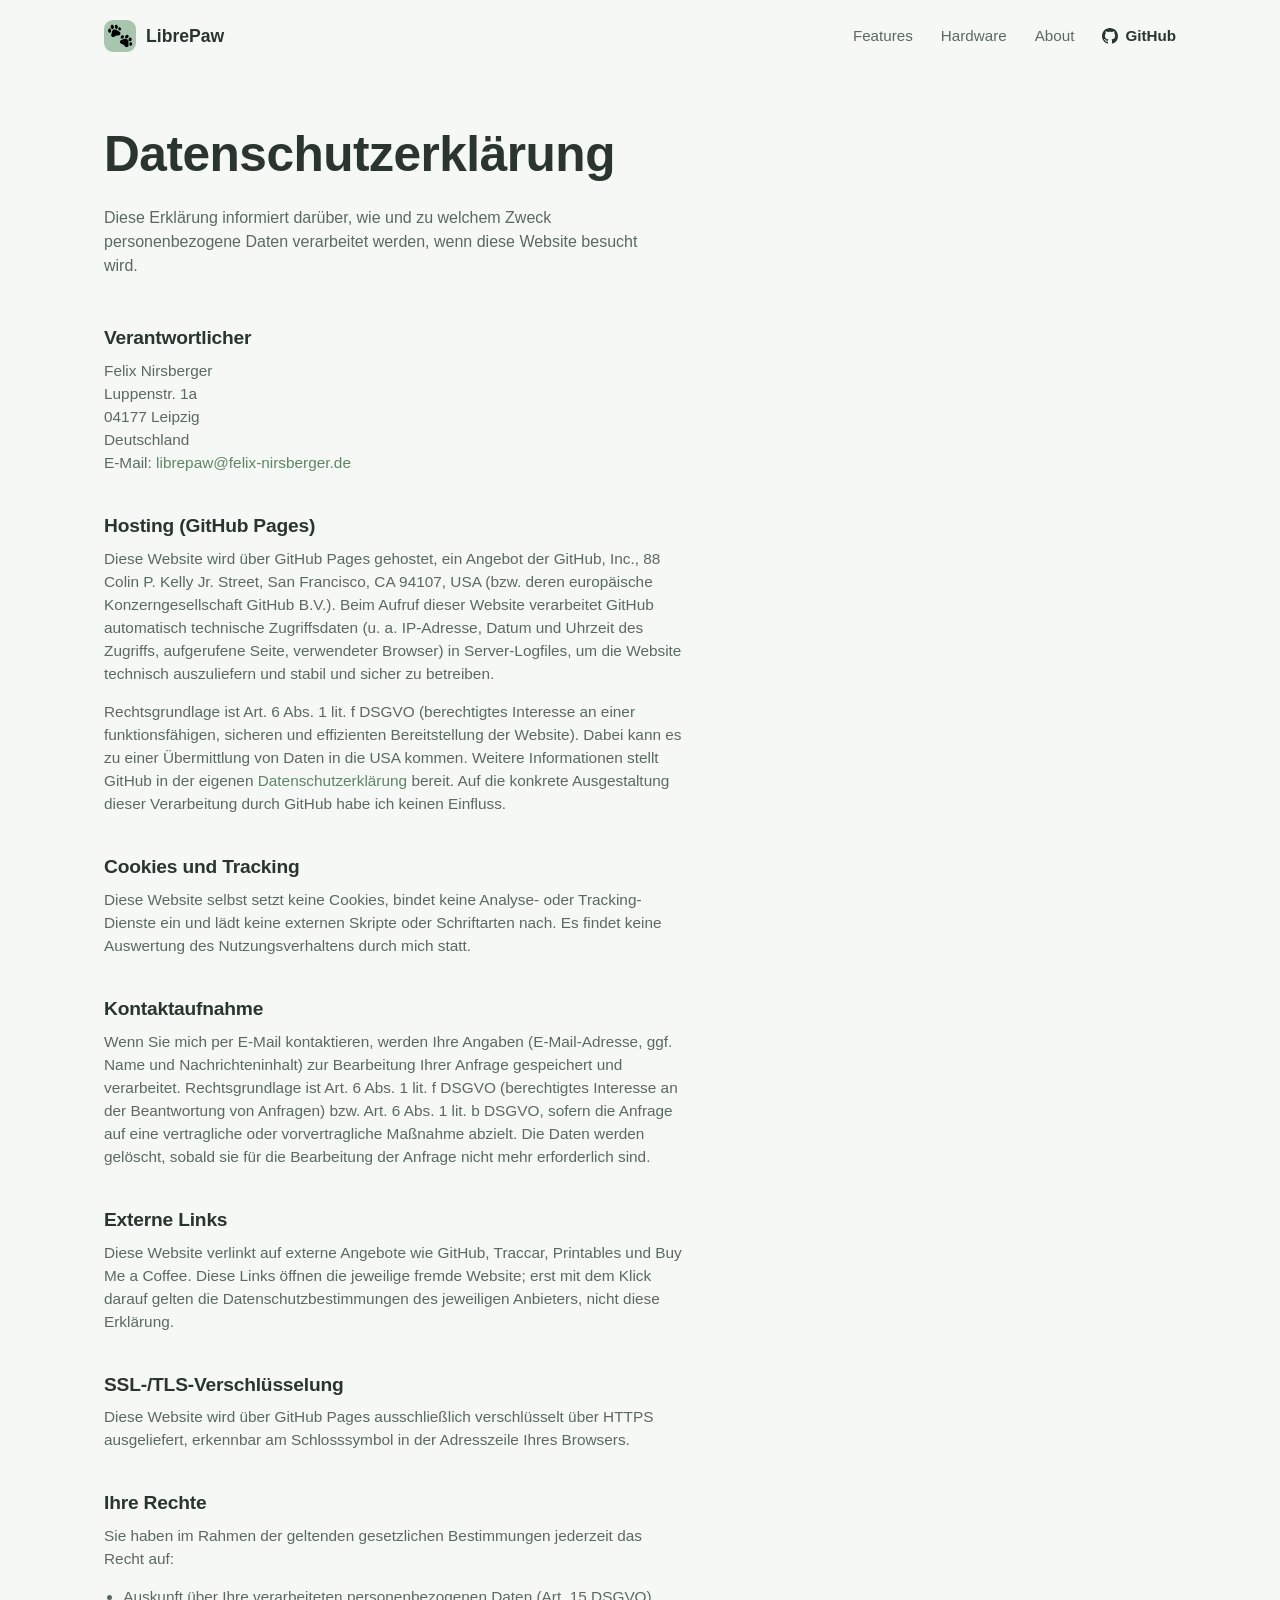
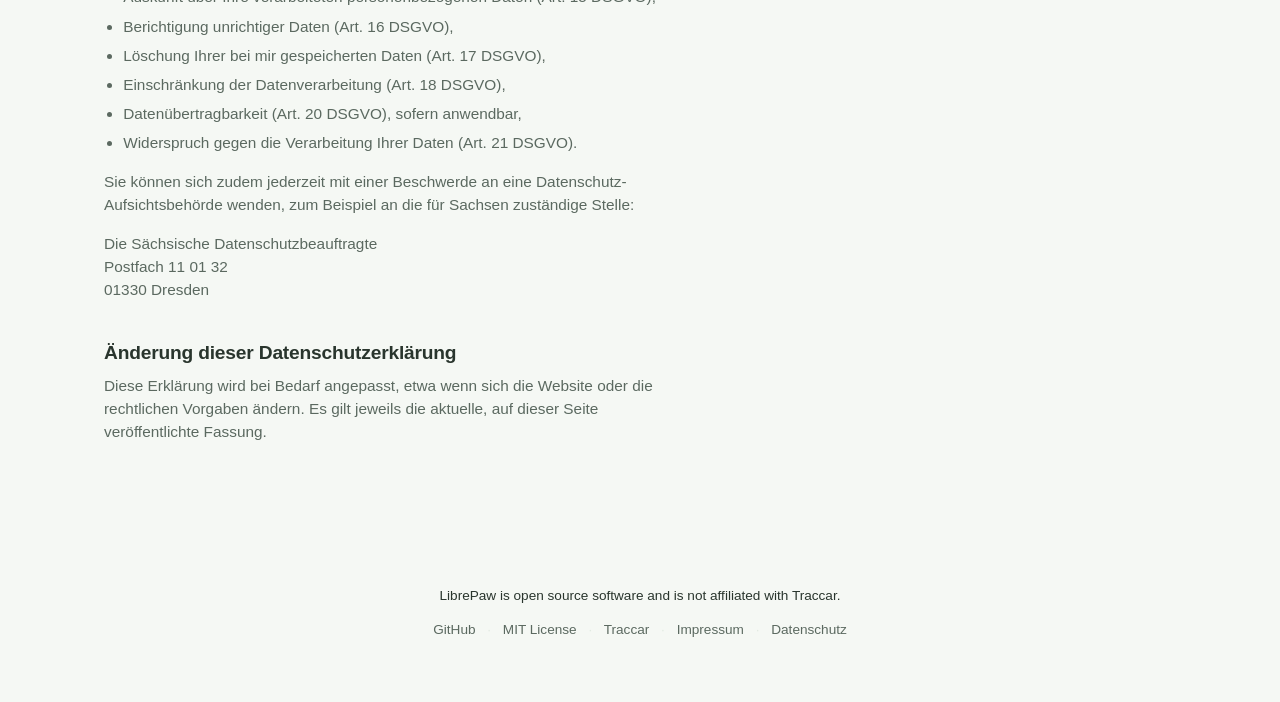
==== datenschutz.html @ 49f519e8 "Add LibrePaw marketing website One-page static site plus Impressum and Datenschutzerklärung pages, r" ====
<!DOCTYPE html>
<html lang="de">
<head>
<meta charset="UTF-8">
<meta name="viewport" content="width=device-width, initial-scale=1.0">
<title>Datenschutzerklärung – LibrePaw</title>
<meta name="robots" content="noindex">
<link rel="icon" href="assets/app-icon.png">
<link rel="stylesheet" href="styles.css">
</head>
<body>

<header class="site-header">
  <div class="wrap header-inner">
    <a href="index.html" class="brand">
      <img src="assets/app-icon.png" alt="" class="brand-mark">
      <span>LibrePaw</span>
    </a>
    <nav class="main-nav">
      <a href="index.html#features">Features</a>
      <a href="index.html#hardware">Hardware</a>
      <a href="index.html#about">About</a>
      <a href="https://github.com/alkor200/LibrePaw" class="nav-github">
        <svg viewBox="0 0 16 16" width="16" height="16" aria-hidden="true"><path fill="currentColor" d="M8 0C3.58 0 0 3.58 0 8c0 3.54 2.29 6.53 5.47 7.59.4.07.55-.17.55-.38 0-.19-.01-.82-.01-1.49-2.01.37-2.53-.49-2.69-.94-.09-.23-.48-.94-.82-1.13-.28-.15-.68-.52-.01-.53.63-.01 1.08.58 1.23.82.72 1.21 1.87.87 2.33.66.07-.52.28-.87.51-1.07-1.78-.2-3.64-.89-3.64-3.95 0-.87.31-1.59.82-2.15-.08-.2-.36-1.02.08-2.12 0 0 .67-.21 2.2.82.64-.18 1.32-.27 2-.27.68 0 1.36.09 2 .27 1.53-1.04 2.2-.82 2.2-.82.44 1.1.16 1.92.08 2.12.51.56.82 1.27.82 2.15 0 3.07-1.87 3.75-3.65 3.95.29.25.54.73.54 1.48 0 1.07-.01 1.93-.01 2.2 0 .21.15.46.55.38A8.01 8.01 0 0 0 16 8c0-4.42-3.58-8-8-8Z"/></svg>
        GitHub
      </a>
    </nav>
  </div>
</header>

<main>
  <section class="legal">
    <div class="wrap">
      <h1>Datenschutzerklärung</h1>
      <p class="legal-intro">
        Diese Erklärung informiert darüber, wie und zu welchem Zweck
        personenbezogene Daten verarbeitet werden, wenn diese Website
        besucht wird.
      </p>

      <div class="legal-section">
        <h2>Verantwortlicher</h2>
        <address>
          Felix Nirsberger<br>
          Luppenstr. 1a<br>
          04177 Leipzig<br>
          Deutschland<br>
          E-Mail: <a href="mailto:librepaw@felix-nirsberger.de">librepaw@felix-nirsberger.de</a>
        </address>
      </div>

      <div class="legal-section">
        <h2>Hosting (GitHub Pages)</h2>
        <p>
          Diese Website wird über GitHub Pages gehostet, ein Angebot der
          GitHub, Inc., 88 Colin P. Kelly Jr. Street, San Francisco, CA
          94107, USA (bzw. deren europäische Konzerngesellschaft GitHub
          B.V.). Beim Aufruf dieser Website verarbeitet GitHub automatisch
          technische Zugriffsdaten (u. a. IP-Adresse, Datum und Uhrzeit des
          Zugriffs, aufgerufene Seite, verwendeter Browser) in
          Server-Logfiles, um die Website technisch auszuliefern und
          stabil und sicher zu betreiben.
        </p>
        <p>
          Rechtsgrundlage ist Art. 6 Abs. 1 lit. f DSGVO (berechtigtes
          Interesse an einer funktionsfähigen, sicheren und effizienten
          Bereitstellung der Website). Dabei kann es zu einer Übermittlung
          von Daten in die USA kommen. Weitere Informationen stellt GitHub
          in der eigenen
          <a href="https://docs.github.com/site-policy/privacy-policies/github-general-privacy-statement">Datenschutzerklärung</a>
          bereit. Auf die konkrete Ausgestaltung dieser Verarbeitung durch
          GitHub habe ich keinen Einfluss.
        </p>
      </div>

      <div class="legal-section">
        <h2>Cookies und Tracking</h2>
        <p>
          Diese Website selbst setzt keine Cookies, bindet keine
          Analyse- oder Tracking-Dienste ein und lädt keine externen
          Skripte oder Schriftarten nach. Es findet keine Auswertung des
          Nutzungsverhaltens durch mich statt.
        </p>
      </div>

      <div class="legal-section">
        <h2>Kontaktaufnahme</h2>
        <p>
          Wenn Sie mich per E-Mail kontaktieren, werden Ihre Angaben
          (E-Mail-Adresse, ggf. Name und Nachrichteninhalt) zur Bearbeitung
          Ihrer Anfrage gespeichert und verarbeitet. Rechtsgrundlage ist
          Art. 6 Abs. 1 lit. f DSGVO (berechtigtes Interesse an der
          Beantwortung von Anfragen) bzw. Art. 6 Abs. 1 lit. b DSGVO, sofern
          die Anfrage auf eine vertragliche oder vorvertragliche Maßnahme
          abzielt. Die Daten werden gelöscht, sobald sie für die
          Bearbeitung der Anfrage nicht mehr erforderlich sind.
        </p>
      </div>

      <div class="legal-section">
        <h2>Externe Links</h2>
        <p>
          Diese Website verlinkt auf externe Angebote wie GitHub, Traccar,
          Printables und Buy Me a Coffee. Diese Links öffnen die jeweilige
          fremde Website; erst mit dem Klick darauf gelten die
          Datenschutzbestimmungen des jeweiligen Anbieters, nicht diese
          Erklärung.
        </p>
      </div>

      <div class="legal-section">
        <h2>SSL-/TLS-Verschlüsselung</h2>
        <p>
          Diese Website wird über GitHub Pages ausschließlich verschlüsselt
          über HTTPS ausgeliefert, erkennbar am Schlosssymbol in der
          Adresszeile Ihres Browsers.
        </p>
      </div>

      <div class="legal-section">
        <h2>Ihre Rechte</h2>
        <p>Sie haben im Rahmen der geltenden gesetzlichen Bestimmungen jederzeit das Recht auf:</p>
        <ul>
          <li>Auskunft über Ihre verarbeiteten personenbezogenen Daten (Art. 15 DSGVO),</li>
          <li>Berichtigung unrichtiger Daten (Art. 16 DSGVO),</li>
          <li>Löschung Ihrer bei mir gespeicherten Daten (Art. 17 DSGVO),</li>
          <li>Einschränkung der Datenverarbeitung (Art. 18 DSGVO),</li>
          <li>Datenübertragbarkeit (Art. 20 DSGVO), sofern anwendbar,</li>
          <li>Widerspruch gegen die Verarbeitung Ihrer Daten (Art. 21 DSGVO).</li>
        </ul>
        <p>
          Sie können sich zudem jederzeit mit einer Beschwerde an eine
          Datenschutz-Aufsichtsbehörde wenden, zum Beispiel an die für
          Sachsen zuständige Stelle:
        </p>
        <address>
          Die Sächsische Datenschutzbeauftragte<br>
          Postfach 11 01 32<br>
          01330 Dresden
        </address>
      </div>

      <div class="legal-section">
        <h2>Änderung dieser Datenschutzerklärung</h2>
        <p>
          Diese Erklärung wird bei Bedarf angepasst, etwa wenn sich die
          Website oder die rechtlichen Vorgaben ändern. Es gilt jeweils die
          aktuelle, auf dieser Seite veröffentlichte Fassung.
        </p>
      </div>
    </div>
  </section>
</main>

<footer class="site-footer">
  <div class="wrap footer-inner">
    <p>LibrePaw is open source software and is not affiliated with Traccar.</p>
    <p class="footer-links">
      <a href="https://github.com/alkor200/LibrePaw">GitHub</a>
      <span aria-hidden="true">&middot;</span>
      <a href="https://github.com/alkor200/LibrePaw/blob/main/LICENSE">MIT License</a>
      <span aria-hidden="true">&middot;</span>
      <a href="https://www.traccar.org/">Traccar</a>
      <span aria-hidden="true">&middot;</span>
      <a href="impressum.html">Impressum</a>
      <span aria-hidden="true">&middot;</span>
      <a href="datenschutz.html">Datenschutz</a>
    </p>
  </div>
</footer>

</body>
</html>
---- styles.css ----
:root {
  --bg: #F5F8F4;
  --surface: #FFFFFF;
  --primary: #A8C5AE;
  --primary-dark: #5E8468;
  --text: #29352D;
  --text-secondary: #5B6960;
  --border: #E2EAE2;
  --radius-lg: 28px;
  --radius-md: 18px;
  --radius-pill: 999px;
  --shadow: 0 16px 40px -20px rgba(41, 53, 45, 0.28);
  --max-width: 1120px;
}

* { box-sizing: border-box; }

html { scroll-behavior: smooth; }

html, body { overflow-x: hidden; max-width: 100%; }

body {
  margin: 0;
  background: var(--bg);
  color: var(--text);
  font-family: -apple-system, BlinkMacSystemFont, "SF Pro Text", "Segoe UI", Roboto, Helvetica, Arial, sans-serif;
  line-height: 1.5;
  -webkit-font-smoothing: antialiased;
}

a {
  color: var(--primary-dark);
  text-decoration: none;
}
a:hover { text-decoration: underline; }

.wrap {
  max-width: var(--max-width);
  margin: 0 auto;
  padding-left: 24px;
  padding-right: 24px;
}

img { max-width: 100%; display: block; }

h1, h2, h3 {
  font-weight: 700;
  letter-spacing: -0.01em;
  margin: 0 0 0.5em;
}

h1 { font-size: clamp(2.1rem, 4.2vw, 3.1rem); line-height: 1.08; }
h2 { font-size: clamp(1.5rem, 2.6vw, 2.1rem); line-height: 1.2; }
h3 { font-size: 1.1rem; margin-bottom: 0.4em; }

p { margin: 0 0 1em; color: var(--text); }

/* Header */

.site-header {
  padding: 20px 0;
}

.header-inner {
  display: flex;
  align-items: center;
  justify-content: space-between;
}

.brand {
  display: flex;
  align-items: center;
  gap: 10px;
  font-weight: 700;
  font-size: 1.1rem;
  color: var(--text);
}
.brand:hover { text-decoration: none; }

.brand-mark {
  width: 32px;
  height: 32px;
  border-radius: 9px;
}

.main-nav {
  display: flex;
  align-items: center;
  gap: 28px;
  font-size: 0.95rem;
}

.main-nav a:not(.nav-github) {
  color: var(--text-secondary);
}

.nav-github {
  display: inline-flex;
  align-items: center;
  gap: 7px;
  color: var(--text);
  font-weight: 600;
}
.nav-github:hover { text-decoration: none; color: var(--primary-dark); }

/* Buttons */

.btn {
  display: inline-flex;
  align-items: center;
  gap: 8px;
  padding: 13px 24px;
  border-radius: var(--radius-pill);
  font-weight: 600;
  font-size: 0.98rem;
  white-space: nowrap;
}
.btn:hover { text-decoration: none; }

.btn-primary {
  background: var(--text);
  color: #fff;
}
.btn-primary:hover { background: var(--primary-dark); }

.btn-coffee {
  background: var(--surface);
  color: var(--text);
  border: 1px solid var(--border);
}
.btn-coffee:hover { border-color: var(--primary-dark); color: var(--primary-dark); }

.btn-large {
  padding: 15px 30px;
  font-size: 1.02rem;
}

/* Hero */

.hero { padding: 56px 0 96px; }

.hero-inner {
  display: grid;
  grid-template-columns: 1fr 1fr;
  gap: 48px;
  align-items: center;
}

.hero-copy, .hero-shots { min-width: 0; width: 100%; }

.eyebrow {
  text-transform: uppercase;
  letter-spacing: 0.08em;
  font-size: 0.78rem;
  font-weight: 700;
  color: var(--primary-dark);
  margin-bottom: 14px;
}

.hero-lede {
  font-size: 1.1rem;
  color: var(--text-secondary);
  max-width: 46ch;
}

.hero-actions {
  display: flex;
  gap: 14px;
  flex-wrap: wrap;
  margin: 28px 0 18px;
}

.hero-footnote {
  font-size: 0.85rem;
  color: var(--text-secondary);
  max-width: 40ch;
}

.hero-shots {
  position: relative;
  display: flex;
  align-items: center;
  justify-content: center;
  padding: 40px 0;
}

.hero-shots::before {
  content: "";
  position: absolute;
  width: 78%;
  aspect-ratio: 1;
  max-width: 360px;
  background: radial-gradient(circle, var(--primary) 0%, transparent 72%);
  opacity: 0.55;
  z-index: 0;
}

.hero-shot {
  position: relative;
  z-index: 1;
  width: 100%;
  max-width: 280px;
  border-radius: var(--radius-lg);
  border: 7px solid var(--surface);
  box-shadow: var(--shadow);
}

/* Features */

.features {
  padding: 72px 0;
  background: var(--surface);
  border-top: 1px solid var(--border);
  border-bottom: 1px solid var(--border);
}

.features h2 {
  max-width: 24ch;
  margin-bottom: 56px;
}

.feature-row {
  display: grid;
  grid-template-columns: 0.85fr 1fr;
  gap: 56px;
  align-items: center;
}

.feature-row + .feature-row {
  margin-top: 72px;
}

.feature-row-reverse .feature-shot { order: 2; }
.feature-row-reverse .feature-copy { order: 1; }

.feature-shot {
  width: 100%;
  max-width: 300px;
  margin: 0 auto;
  border-radius: var(--radius-lg);
  border: 1px solid var(--border);
  box-shadow: var(--shadow);
}

.feature-icon {
  color: var(--primary-dark);
  margin-bottom: 14px;
}

.feature-copy h3 { color: var(--text); }
.feature-copy p { color: var(--text-secondary); font-size: 0.98rem; max-width: 40ch; margin-bottom: 0; }

/* Hardware */

.hardware { padding: 64px 0; }

.hardware-inner {
  display: grid;
  grid-template-columns: 1fr 1fr;
  gap: 24px;
}

.hardware-card {
  background: var(--surface);
  border: 1px solid var(--border);
  border-radius: var(--radius-md);
  padding: 28px;
}

.hardware-card p { color: var(--text-secondary); font-size: 0.96rem; margin-bottom: 10px; }
.hardware-card p:last-child { margin-bottom: 0; }

/* About */

.about { padding: 88px 0; }

.about-inner {
  display: grid;
  grid-template-columns: 1.15fr 0.85fr;
  gap: 56px;
  align-items: center;
}

.about-copy p { color: var(--text-secondary); max-width: 52ch; }
.about-license { font-size: 0.9rem; }

.about-shot {
  border-radius: var(--radius-lg);
  border: 7px solid var(--surface);
  box-shadow: var(--shadow);
  justify-self: center;
  width: 100%;
  max-width: 280px;
}

/* Support */

.support {
  background: var(--text);
  color: #fff;
  padding: 72px 0;
}

.support-inner {
  text-align: center;
  max-width: 560px;
}

.support h2 { color: #fff; }
.support p { color: #C7D2C9; }

.support .btn-coffee {
  background: #fff;
  border-color: transparent;
  margin-top: 8px;
}
.support .btn-coffee:hover { background: var(--primary); color: var(--text); }

/* Footer */

.site-footer {
  padding: 32px 0 48px;
}

.footer-inner {
  text-align: center;
  color: var(--text-secondary);
  font-size: 0.85rem;
}

.footer-links a { color: var(--text-secondary); }
.footer-links span { margin: 0 8px; color: var(--border); }

/* Legal pages (Impressum, Datenschutz) */

.legal { padding: 56px 0 96px; }

.legal-intro {
  max-width: 60ch;
  color: var(--text-secondary);
  margin-bottom: 48px;
}

.legal-section + .legal-section { margin-top: 40px; }

.legal-section h2 { font-size: 1.2rem; }

.legal-section p, .legal-section li, .legal-section address {
  color: var(--text-secondary);
  font-size: 0.96rem;
  max-width: 68ch;
}

.legal-section address { font-style: normal; }

.legal-section ul { padding-left: 1.2em; margin: 0 0 1em; }
.legal-section li { margin-bottom: 0.4em; }

/* Responsive */

@media (max-width: 860px) {
  .hero-inner { grid-template-columns: 1fr; }
  .hero-shots { margin-top: 8px; order: -1; padding: 24px 0; }
  .hero-shot { max-width: 220px; }

  .feature-row, .feature-row-reverse { grid-template-columns: 1fr; gap: 24px; }
  .feature-row .feature-shot, .feature-row-reverse .feature-shot { order: -1; }
  .feature-row .feature-copy, .feature-row-reverse .feature-copy { order: 2; }
  .feature-row + .feature-row { margin-top: 48px; }

  .hardware-inner { grid-template-columns: 1fr; }

  .about-inner { grid-template-columns: 1fr; }
  .about-shot { order: -1; }
}

@media (max-width: 560px) {
  .main-nav { gap: 16px; }
  .main-nav a:not(.nav-github) { display: none; }
  .hero-actions { flex-direction: column; align-items: stretch; }
  .hero-actions .btn { justify-content: center; }
}
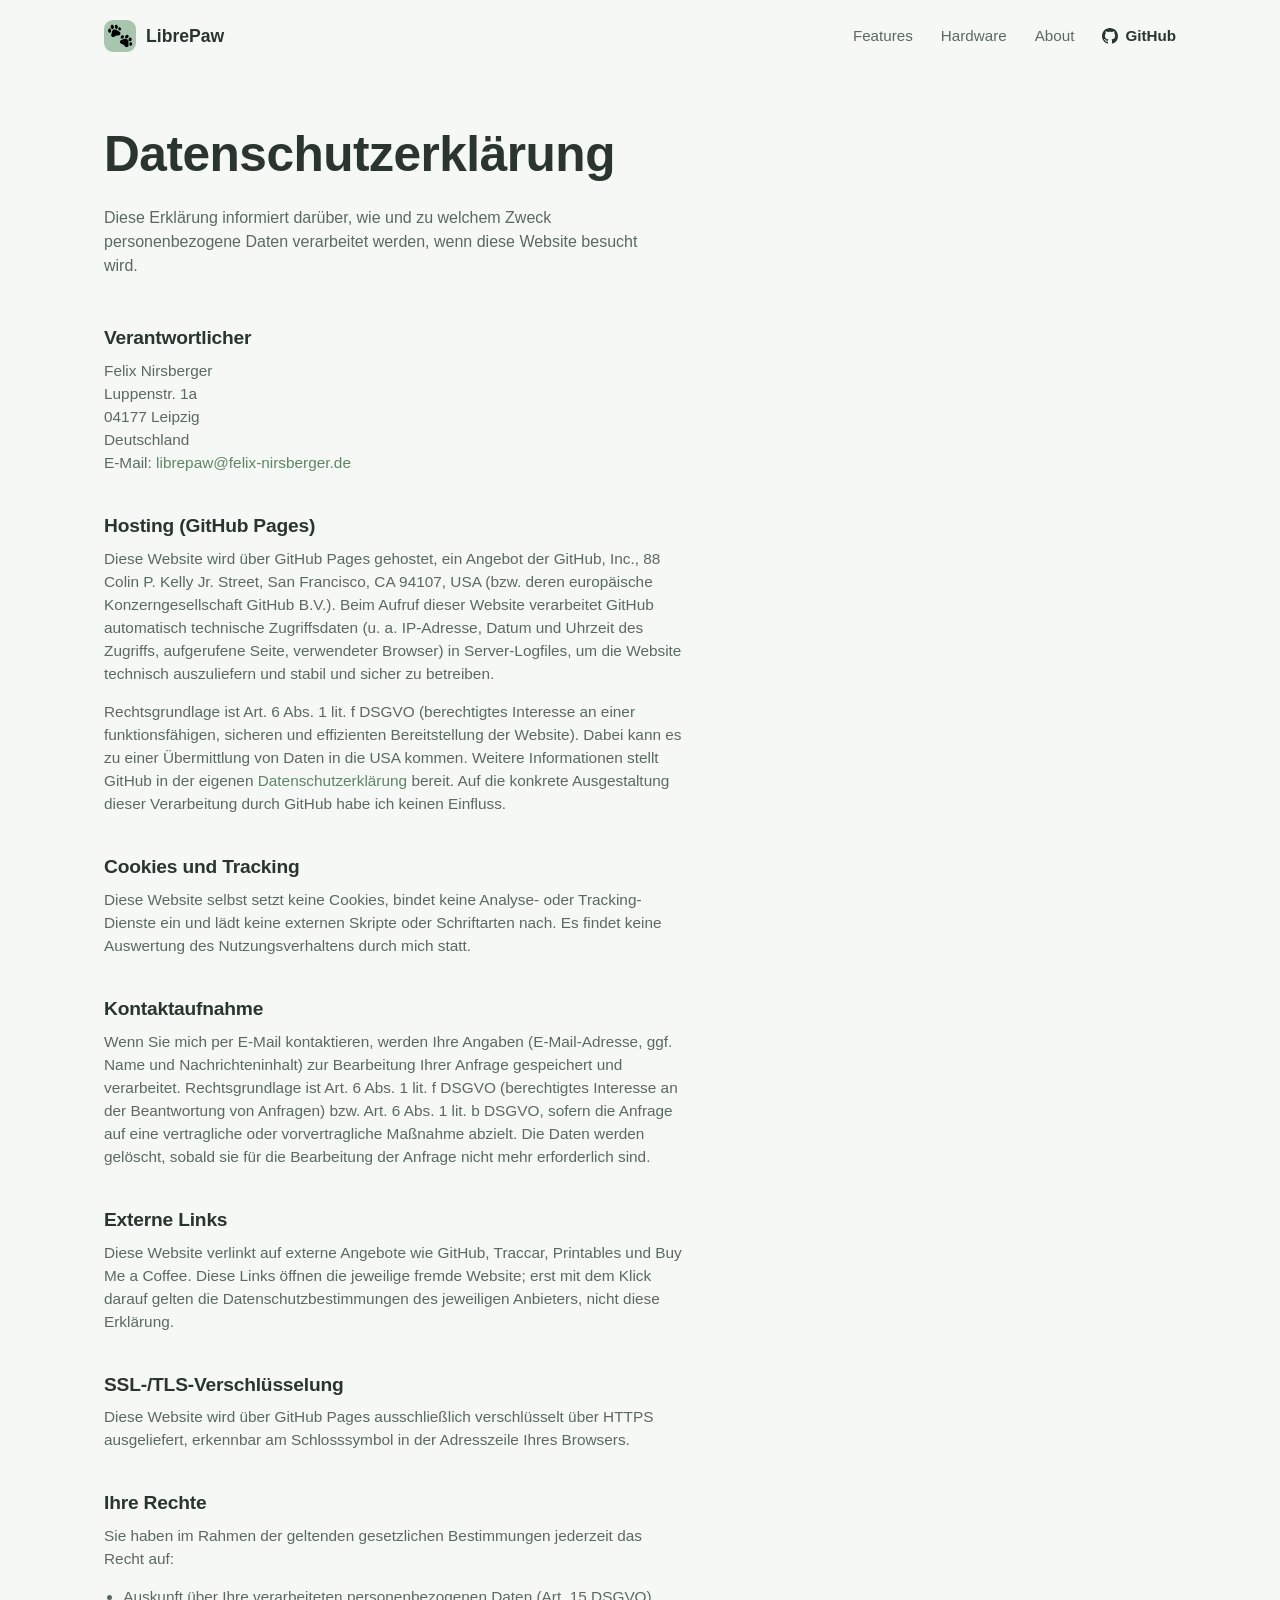
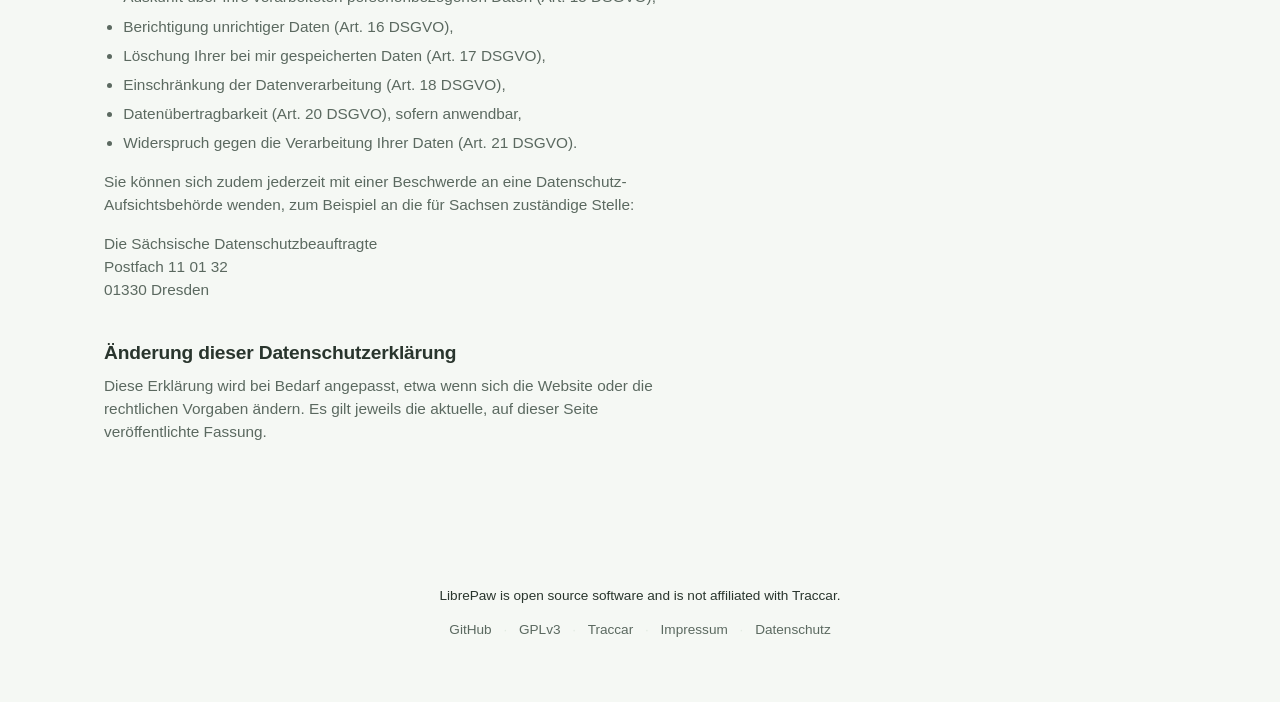
==== commit 690bb5b4: "Update license label to GPLv3" ====
--- a/datenschutz.html
+++ b/datenschutz.html
@@ -158,7 +158,7 @@
     <p class="footer-links">
       <a href="https://github.com/alkor200/LibrePaw">GitHub</a>
       <span aria-hidden="true">&middot;</span>
-      <a href="https://github.com/alkor200/LibrePaw/blob/main/LICENSE">MIT License</a>
+      <a href="https://github.com/alkor200/LibrePaw/blob/main/LICENSE">GPLv3</a>
       <span aria-hidden="true">&middot;</span>
       <a href="https://www.traccar.org/">Traccar</a>
       <span aria-hidden="true">&middot;</span>
